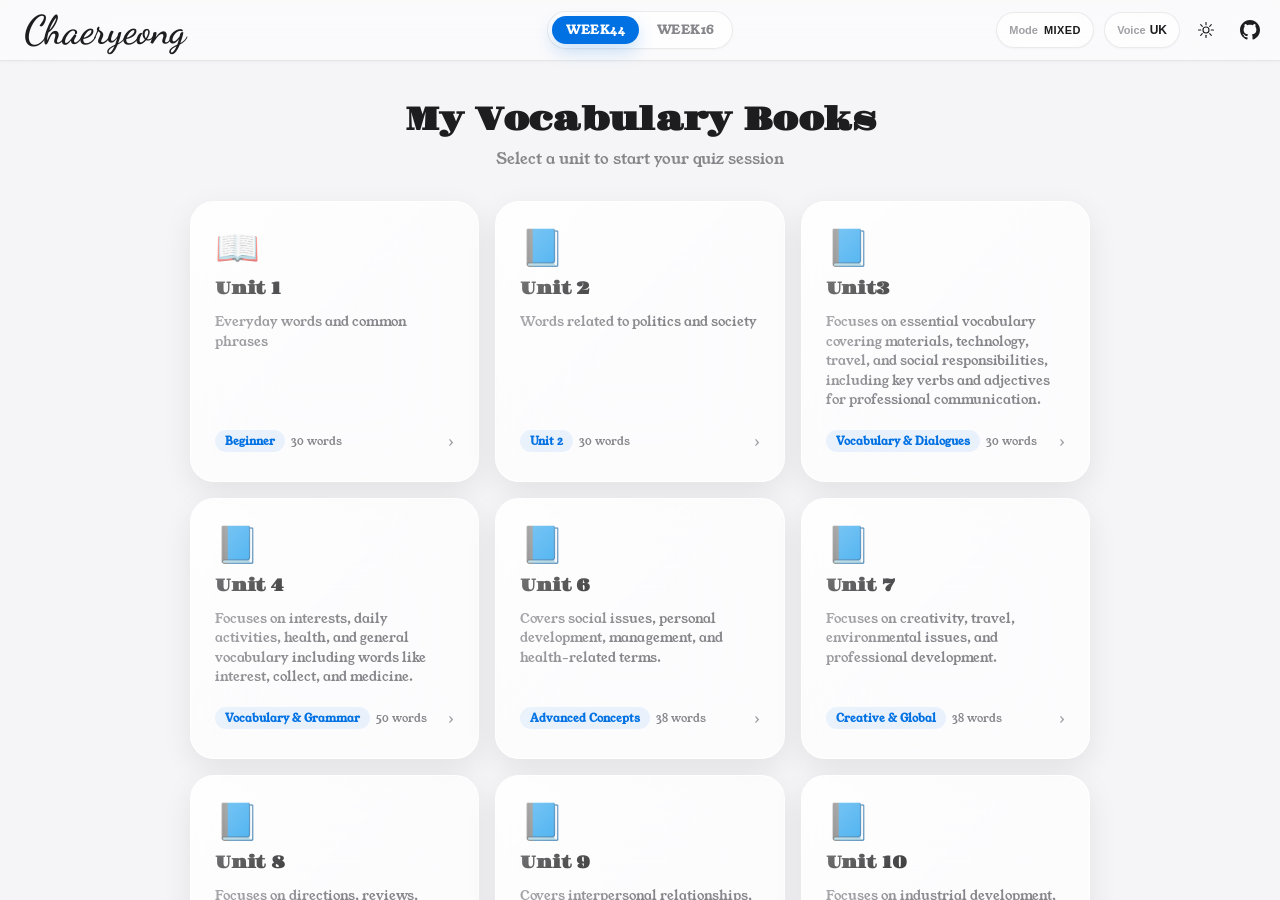
==== index.html @ 7a1b0371 "add a new mode" ====
<!DOCTYPE html>
<html lang="en-US">

<head>
  <meta charset="utf-8">
  <meta name="viewport" content="width=device-width,initial-scale=1">
  <link rel="preconnect" href="https://fonts.googleapis.com">
  <link rel="preconnect" href="https://fonts.gstatic.com" crossorigin>
  <link href="https://fonts.googleapis.com/css2?family=Gravitas+One&display=swap" rel="stylesheet">
  <link href="https://fonts.googleapis.com/css2?family=Young+Serif&display=swap" rel="stylesheet">
  <link href="https://fonts.googleapis.com/css2?family=Dancing+Script:wght@400..700&display=swap" rel="stylesheet">
  <link rel="stylesheet" href="https://cdnjs.cloudflare.com/ajax/libs/font-awesome/6.4.0/css/all.min.css">
  <title>English Vocabulary Trainer</title>
  <style>
    :root {
      --bg: #F5F5F7;
      --accent: #0071e3;
      --accent-hover: #0077ED;
      --on-accent: #FFFFFF;
      --card-bg: rgba(255, 255, 255, 0.7);
      --card-border: rgba(255, 255, 255, 0.9);
      --glass-blur: blur(50px) saturate(200%);
      --txt: #1d1d1f;
      --sub-txt: #86868b;
      --label-txt: #a0a0a5;
      --input-bg: rgba(255, 255, 255, 0.8);
      --input-border: rgba(0, 0, 0, 0.08);
      --divider: rgba(0, 0, 0, 0.08);
      --success: #34C759;
      --success-bg: rgba(52, 199, 89, 0.1);
      --error: #FF3B30;
      --error-bg: rgba(255, 59, 48, 0.1);
      --radius-lg: 24px;
      --radius-md: 16px;
      --radius-pill: 999px;
      --shadow-card: 0 10px 30px rgba(0, 0, 0, 0.08);
      --shadow-floating: 0 20px 40px rgba(0, 0, 0, 0.1);
      --shadow-hover: 0 15px 35px rgba(0, 0, 0, 0.12);
    }

    [data-theme="dark"] {
      --bg: #1c1c1e;
      --card-bg: #1c1c1e;
      --card-border: rgba(255, 255, 255, 0.1);
      --txt: #f5f5f7;
      --sub-txt: #98989d;
      --label-txt: #6e6e73;
      --input-bg: rgba(44, 44, 46, 0.9);
      --input-border: rgba(255, 255, 255, 0.1);
      --divider: rgba(255, 255, 255, 0.1);
      --shadow-card: 0 10px 30px rgba(0, 0, 0, 0.3);
      --shadow-floating: 0 20px 40px rgba(0, 0, 0, 0.4);
      --shadow-hover: 0 15px 35px rgba(0, 0, 0, 0.35);
    }

    [data-theme="dark"] .card,
    [data-theme="dark"] .book-card { backdrop-filter: none; -webkit-backdrop-filter: none; }
    [data-theme="dark"] .card::before,
    [data-theme="dark"] .book-card::before { display: none; }
    [data-theme="dark"] .btn { background: #ffffff !important; color: #1c1c1e !important; }
    [data-theme="dark"] .btn:hover:not(:disabled) { background: #f5f5f7 !important; }
    [data-theme="dark"] body::before { background: radial-gradient(circle, rgba(0,113,227,0.15) 0%, rgba(0,113,227,0) 70%); }
    [data-theme="dark"] body::after  { background: radial-gradient(circle, rgba(88,86,214,0.12) 0%, rgba(88,86,214,0) 70%); }
    [data-theme="dark"] .app-toolbar { background: rgba(44,44,46,0.7); }
    [data-theme="dark"] .speaker-btn,
    [data-theme="dark"] .voice-toggle,
    [data-theme="dark"] .mode-toggle { background: rgba(44,44,46,0.9); color:#ffffff; }
    [data-theme="dark"] .speaker-btn:hover,
    [data-theme="dark"] .voice-toggle:hover,
    [data-theme="dark"] .mode-toggle:hover { background: rgba(58,58,60,1); }
    [data-theme="dark"] .review-item { background: rgba(44,44,46,0.6); }
    [data-theme="dark"] .review-item:hover { background: rgba(58,58,60,0.8); }
    [data-theme="dark"] .book-card { background: rgba(44,44,46,0.8); border-color: rgba(255,255,255,0.08); }
    [data-theme="dark"] .book-card:hover { background: rgba(58,58,60,0.9); }
    [data-theme="dark"] .textbook-switcher { background: rgba(44,44,46,0.88); border-color: rgba(255,255,255,0.1); }
    [data-theme="dark"] .textbook-tab { color: var(--sub-txt); }
    [data-theme="dark"] .textbook-tab:hover { background: rgba(0,113,227,0.16); color: #ffffff; }
    [data-theme="dark"] .textbook-tab.active { color: #ffffff; }

    .theme-toggle {
      position: fixed; top: 12px; right: 56px;
      width: 36px; height: 36px; border: none; border-radius: 50%;
      background: transparent; color: var(--txt);
      display: inline-flex; align-items: center; justify-content: center;
      cursor: pointer; padding: 0; z-index: 101;
      transition: background 0.15s ease, transform 0.15s ease;
    }
    .theme-toggle:hover { background: rgba(0,0,0,0.04); }
    [data-theme="dark"] .theme-toggle:hover { background: rgba(255,255,255,0.06); }
    .theme-toggle:active { transform: scale(0.92); }
    .theme-toggle svg { width:18px; height:18px; stroke:currentColor; fill:none; stroke-width:1.5; stroke-linecap:round; stroke-linejoin:round; position:absolute; opacity:0; transition:opacity 0.12s ease; }
    [data-theme="light"] .theme-toggle .sun-icon,
    :root:not([data-theme]) .theme-toggle .sun-icon { opacity:1; }
    [data-theme="dark"] .theme-toggle .moon-icon { opacity:1; }

    .github-btn {
      position: fixed;
      top: 12px;
      right: 12px;
      width: 36px;
      height: 36px;
      border: none;
      border-radius: 50%;
      background: transparent;
      color: var(--txt);
      display: inline-flex;
      align-items: center;
      justify-content: center;
      cursor: pointer;
      padding: 0;
      z-index: 101;
      transition: background 0.15s ease, transform 0.15s ease;
      text-decoration: none;
    }
    .github-btn:hover { background: rgba(0,0,0,0.04); }
    [data-theme="dark"] .github-btn:hover { background: rgba(255,255,255,0.06); }
    .github-btn:active { transform: scale(0.92); }

    .voice-toggle {
      position: fixed !important; top: 12px; right: 100px; z-index: 101;
      height: 36px; background: rgba(255,255,255,0.7); border: 1px solid var(--divider);
      border-radius: var(--radius-pill); padding: 0 12px; font-size: 12px; font-weight: 600;
      color: var(--txt); cursor: pointer; backdrop-filter: var(--glass-blur);
      -webkit-backdrop-filter: var(--glass-blur); transition: all 0.2s ease;
      display: flex; align-items: center; gap: 4px; box-shadow: 0 1px 2px rgba(0,0,0,0.03);
    }
    .voice-toggle:hover { background:#fff; box-shadow: 0 2px 8px rgba(0,113,227,0.1); }
    .voice-toggle:active { transform: scale(0.96); }
    .voice-label { font-size:11px; color:var(--label-txt); font-weight:600; }

    .mode-toggle {
      position: fixed !important; top: 12px; right: 186px; z-index: 101;
      height: 36px; background: rgba(255,255,255,0.7); border: 1px solid var(--divider);
      border-radius: var(--radius-pill); padding: 0 12px; font-size: 12px; font-weight: 600;
      color: var(--txt); cursor: pointer; backdrop-filter: var(--glass-blur);
      -webkit-backdrop-filter: var(--glass-blur); transition: all 0.2s ease;
      display: flex; align-items: center; gap: 6px; box-shadow: 0 1px 2px rgba(0,0,0,0.03);
    }
    .mode-toggle:hover { background:#fff; box-shadow: 0 2px 8px rgba(0,113,227,0.1); }
    .mode-toggle:active { transform: scale(0.96); }
    .mode-toggle.active {
      border-color: rgba(0,113,227,0.45);
      background: rgba(0,113,227,0.12);
      color: var(--accent);
    }
    .mode-label { font-size:11px; color:var(--label-txt); font-weight:600; }
    .mode-state { font-size:11px; font-weight:700; letter-spacing:0.04em; text-transform:uppercase; }

    [data-theme="dark"] .mode-toggle.active {
      border-color: rgba(0,113,227,0.5);
      background: rgba(0,113,227,0.22);
      color: #ffffff;
    }

    html, body {
      height: 100%; margin: 0; background: var(--bg);
      font-family: "Young Serif", sans-serif;
      overflow: hidden; display: flex; flex-direction: column;
      color: var(--txt); -webkit-font-smoothing: antialiased;
      font-feature-settings: "kern" 1; position: relative;
    }

    body::before, body::after {
      content:''; position:fixed; width:80vw; height:80vw; border-radius:50%;
      filter:blur(100px); z-index:-1; opacity:0.4; pointer-events:none;
      animation: floatBlobs 25s infinite alternate ease-in-out;
    }
    body::before { background: radial-gradient(circle,#D4E3FF 0%,rgba(212,227,255,0) 70%); top:-30%; left:-20%; }
    body::after  { background: radial-gradient(circle,#E8F2FF 0%,rgba(232,242,255,0) 70%); bottom:-30%; right:-20%; animation-delay:-12.5s; }
    @keyframes floatBlobs { 0%{transform:translate(0,0) scale(1);} 100%{transform:translate(40px,60px) scale(1.05);} }

    .app-toolbar {
      position: fixed; top:0; left:0; right:0; height:60px;
      background: rgba(255,255,255,0.5); backdrop-filter: var(--glass-blur);
      -webkit-backdrop-filter: var(--glass-blur); border-bottom: 1px solid var(--divider);
      display: flex; align-items: center; padding: 0 24px; z-index:100;
      box-shadow: 0 1px 3px rgba(0,0,0,0.03);
    }
    .toolbar-left  { display:flex; align-items:center; gap:12px; flex:1; }
    .app-icon {
      width:32px; height:32px; border-radius:8px;
      background: linear-gradient(135deg,#0071e3,#0077ED);
      display:flex; align-items:center; justify-content:center;
      color:white; font-weight:700; font-size:16px; flex-shrink:0;
    }
    .toolbar-title { display:flex;
       flex-direction:column; 
       gap:2px; }
    .toolbar-title h1 { margin:0; 
      font-size:40px; 
      font-weight:600; 
      color:var(--txt); 
      font-family:"Dancing Script",cursive; 
      letter-spacing:-0.01em; }
    .toolbar-title h1 a { color:inherit; text-decoration:none; transition:opacity 0.2s; cursor:pointer; }
    .toolbar-title h1 a:hover { opacity:0.7; }
    .toolbar-subtitle { font-size:11px; color:var(--sub-txt); font-weight:500; }
    .toolbar-center { flex:1; display:flex; justify-content:center; }
    .toolbar-right  { display:flex; align-items:center; gap:12px; flex:1; justify-content:flex-end; }

    .toolbar-center-group {
      display:flex;
      align-items:center;
      justify-content:center;
      gap:12px;
      flex-wrap:wrap;
    }

    .textbook-switcher {
      display:inline-flex;
      align-items:center;
      gap:4px;
      padding:4px;
      border-radius:var(--radius-pill);
      border:1px solid var(--divider);
      background:rgba(255,255,255,0.7);
      backdrop-filter:var(--glass-blur);
      -webkit-backdrop-filter:var(--glass-blur);
      box-shadow:0 1px 2px rgba(0,0,0,0.03);
    }

    .textbook-tab {
      border:none;
      background:transparent;
      color:var(--sub-txt);
      font-family:"Young Serif",sans-serif;
      font-size:12px;
      font-weight:600;
      line-height:1;
      padding:8px 14px;
      border-radius:var(--radius-pill);
      cursor:pointer;
      transition:background 0.2s ease, color 0.2s ease, transform 0.2s ease, box-shadow 0.2s ease;
    }

    .textbook-tab:hover {
      background:rgba(0,113,227,0.08);
      color:var(--accent);
    }

    .textbook-tab.active {
      background:var(--accent);
      color:var(--on-accent);
      box-shadow:0 8px 18px rgba(0,113,227,0.2);
    }

    .textbook-tab:active { transform:scale(0.97); }

    .textbook-tab-label { text-transform:uppercase; letter-spacing:0.04em; }

    .textbook-tab-count {
      font-size:10px;
      opacity:0.85;
      margin-left:6px;
    }

    .toolbar-back {
      display: none; align-items:center; gap:6px;
      background:none; border:none; color:var(--accent);
      font-size:14px; font-weight:500; cursor:pointer;
      padding:6px 10px; border-radius:var(--radius-pill);
      transition:background 0.15s; font-family:"Young Serif",sans-serif;
    }
    .toolbar-back:hover { background: rgba(0,113,227,0.08); }
    .toolbar-back.visible { display:flex; }

    main {
      flex:1; display:flex; flex-direction:column;
      align-items:center; justify-content:flex-start;
      padding:20px; overflow-y:auto; overflow-x:hidden; margin-top:60px;
    }

    /* ===== HOMEPAGE ===== */
    #homepage { width:100%; max-width:900px; display:flex; flex-direction:column; gap:32px; padding:20px 0 40px; }

    .home-header { text-align:center; }
    .home-header h2 { margin:0 0 8px; font-size:32px; font-weight:700; font-family:"Gravitas One",sans-serif; letter-spacing:-0.02em; color:var(--txt); }
    .home-header p  { margin:0; font-size:15px; color:var(--sub-txt); font-weight:500; }

    .books-grid { display:grid; grid-template-columns:repeat(auto-fill,minmax(240px,1fr)); gap:16px; }

    .book-card {
      background:var(--card-bg); border:1px solid var(--card-border);
      border-radius:var(--radius-lg); padding:28px 24px; cursor:pointer;
      backdrop-filter:var(--glass-blur); -webkit-backdrop-filter:var(--glass-blur);
      box-shadow:var(--shadow-card);
      transition: all 0.3s cubic-bezier(0.25,0.46,0.45,0.94);
      position:relative; overflow:hidden;
      display:flex; flex-direction:column; gap:12px;
    }
    .book-card::before {
      content:""; position:absolute; inset:0; border-radius:var(--radius-lg);
      background:linear-gradient(135deg,rgba(255,255,255,0.6) 0%,rgba(255,255,255,0) 50%); pointer-events:none;
    }
    .book-card:hover { transform:translateY(-4px); box-shadow:var(--shadow-hover); border-color:rgba(0,113,227,0.25); }
    .book-card:active { transform:translateY(-1px); }
    .book-card-icon  { font-size:36px; line-height:1; }
    .book-card-title { font-size:17px; font-weight:700; color:var(--txt); letter-spacing:-0.01em; font-family:"Gravitas One",sans-serif; }
    .book-card-desc  { font-size:13px; color:var(--sub-txt); font-weight:500; line-height:1.5; }
    .book-card-meta  { display:flex; align-items:center; gap:6px; margin-top:auto; padding-top:8px; }
    .book-card-badge { font-size:11px; font-weight:600; color:var(--accent); background:rgba(0,113,227,0.08); padding:3px 10px; border-radius:var(--radius-pill); }
    .book-card-count { font-size:11px; color:var(--sub-txt); font-weight:500; }
    .book-card-arrow { margin-left:auto; color:var(--label-txt); font-size:16px; transition:transform 0.2s; }
    .book-card:hover .book-card-arrow { transform:translateX(3px); color:var(--accent); }

    /* Toast */
    .toast {
      position:fixed; bottom:24px; left:50%;
      transform:translateX(-50%) translateY(80px);
      background:var(--error); color:white;
      padding:12px 20px; border-radius:var(--radius-md);
      font-size:14px; font-weight:500;
      box-shadow:0 8px 24px rgba(255,59,48,0.3);
      z-index:200; transition:transform 0.3s cubic-bezier(0.34,1.56,0.64,1);
    }
    .toast.show { transform:translateX(-50%) translateY(0); }

    .mode-toast {
      position: fixed;
      top: 68px;
      right: 18px;
      transform: translateX(120%);
      opacity: 0;
      pointer-events: none;
      background: #1d1d1f;
      color: #ffffff;
      padding: 10px 14px;
      border-radius: var(--radius-md);
      font-size: 12px;
      font-weight: 600;
      box-shadow: 0 12px 24px rgba(0,0,0,0.18);
      z-index: 220;
      transition: transform 0.25s ease, opacity 0.25s ease;
    }
    .mode-toast.show {
      transform: translateX(0);
      opacity: 1;
    }
    [data-theme="dark"] .mode-toast {
      background: rgba(44,44,46,0.95);
      border: 1px solid rgba(255,255,255,0.12);
    }

    /* ===== QUIZ CARD ===== */
    #quizView { display:none; width:100%; align-items:center; justify-content:center; min-height:calc(100vh - 100px); }
    #quizView.active { display:flex; }

    .card {
      width:500px; max-width:95vw; min-height:600px; border-radius:24px; padding:40px;
      background:var(--card-bg); box-shadow:var(--shadow-card);
      backdrop-filter:var(--glass-blur); -webkit-backdrop-filter:var(--glass-blur);
      border:1px solid var(--card-border);
      animation:breathe 8s ease-in-out infinite;
      transition:all 0.4s cubic-bezier(0.25,0.46,0.45,0.94);
      position:relative;
    }
    .card::before {
      content:""; position:absolute; inset:0; border-radius:24px;
      background:linear-gradient(135deg,rgba(255,255,255,0.6) 0%,rgba(255,255,255,0) 50%);
      pointer-events:none; z-index:1;
    }
    @keyframes breathe {
      0%,100%{transform:scale(1);box-shadow:var(--shadow-card);}
      50%{transform:scale(1.002);box-shadow:var(--shadow-hover);}
    }
    .card:focus-within { box-shadow:var(--shadow-floating); }
    .card > * { position:relative; z-index:2; }

    .card-controls-header { display:flex; justify-content:space-between; align-items:center; gap:8px; margin-bottom:16px; opacity:0; transition:opacity 0.3s; }
    .card-controls-header.visible { opacity:1; }
    .controls-label { height:44px; display:flex; align-items:center; font-size:22px; font-weight:400; color:var(--txt); letter-spacing:-0.01em; font-family:"Gravitas One",sans-serif; flex:1; white-space:nowrap; overflow:hidden; text-overflow:ellipsis; }

    .progress-bar { width:44px; height:44px; background:rgba(0,0,0,0.08); border-radius:50%; overflow:hidden; position:relative; flex-shrink:0; margin-left:auto; }
    .progress-fill { position:absolute; bottom:0; left:0; right:0; height:0%; background:var(--accent); transition:height 0.5s cubic-bezier(0.25,0.46,0.45,0.94); border-radius:50%; }

    .speaker-btn {
      width:44px; height:44px; border-radius:50%; background:rgba(255,255,255,0.8);
      border:none; color:#1d1d1f; display:flex; align-items:center; justify-content:center;
      cursor:pointer; backdrop-filter:var(--glass-blur); -webkit-backdrop-filter:var(--glass-blur);
      transition:all 0.25s cubic-bezier(0.34,1.56,0.64,1);
      box-shadow:0 2px 8px rgba(0,0,0,0.06); flex-shrink:0;
    }
    .speaker-btn:hover { transform:scale(1.08); background:#fff; box-shadow:0 4px 16px rgba(29,29,31,0.15); }
    .speaker-btn:active { transform:scale(0.95); }

    #quiz { width:100%; }
    .quiz-header { display:flex; justify-content:space-between; align-items:center; font-size:12px; color:var(--sub-txt); margin-bottom:24px; font-weight:500; }

    .card-main { display:flex; flex-direction:column; gap:32px; align-items:center; width:100%; text-align:center; }
    .word-zone  { flex:1; min-width:100%; display:flex; flex-direction:column; align-items:center; justify-content:center; gap:12px; }
    .word-row   { display:flex; flex-direction:row; align-items:baseline; gap:12px; justify-content:center; flex-wrap:wrap; }
    .word { font-size:48px; font-weight:700; letter-spacing:-0.02em; color:var(--txt); line-height:1.1; }
    #pos  { font-size:12px; color:var(--sub-txt); font-weight:500; letter-spacing:0.02em; text-transform:uppercase; }
    #meanings { display:none; flex-wrap:wrap; justify-content:center; gap:8px; margin-top:12px; animation:fadeIn 0.4s ease; }
    @keyframes fadeIn { from{opacity:0;} to{opacity:1;} }
    .meaning-chip { background:rgba(0,113,227,0.08); color:var(--accent); padding:6px 12px; border-radius:var(--radius-pill); font-size:12px; font-weight:500; }

    .input-zone { width:100%; display:flex; flex-direction:column; gap:12px; align-items:center; }
    input[type=text] {
      font-size:16px; padding:12px 16px; border-radius:var(--radius-md);
      background:var(--input-bg); border:1px solid var(--input-border);
      outline:none; width:100%; max-width:300px; color:var(--txt);
      box-sizing:border-box; transition:all 0.2s ease; text-align:center; font-weight:500;
      font-family:"Young Serif",sans-serif;
    }
    input[type=text]::placeholder { color:var(--label-txt); font-weight:400; }
    input[type=text]:focus { border-color:var(--accent); background:var(--input-bg); box-shadow:0 0 0 3px rgba(0,113,227,0.1); }
    .input-buttons { display:flex; gap:8px; justify-content:center; width:100%; }

    .btn {
      background:#1d1d1f; color:var(--on-accent); padding:10px 28px; border-radius:var(--radius-pill);
      border:none; cursor:pointer; font-weight:500; font-size:14px; line-height:1.5;
      transition:all 0.25s cubic-bezier(0.34,1.56,0.64,1); box-shadow:0 2px 6px rgba(29,29,31,0.15);
      position:relative; overflow:hidden; flex-shrink:0; font-family:"Young Serif",sans-serif;
    }
    .btn::before { content:''; position:absolute; top:50%; left:50%; width:0; height:0; border-radius:50%; background:rgba(255,255,255,0.25); transform:translate(-50%,-50%); transition:width 0.5s,height 0.5s; }
    .btn:hover:not(:disabled) { background:#2c2c2e; transform:translateY(-1px); box-shadow:0 4px 12px rgba(29,29,31,0.25); }
    .btn:hover:not(:disabled)::before { width:300px; height:300px; }
    .btn:active:not(:disabled) { transform:translateY(0); box-shadow:0 1px 3px rgba(29,29,31,0.2); }
    .btn:disabled { background:rgba(0,0,0,0.06); color:rgba(0,0,0,0.3); box-shadow:none; cursor:not-allowed; opacity:0.6; }
    .btn.ghost { background:transparent; color:#1d1d1f; box-shadow:none; border:none; }
    .btn.ghost:hover { background:rgba(29,29,31,0.08); box-shadow:none; transform:translateY(-1px); }
    .btn.ghost:active { transform:translateY(0); background:rgba(29,29,31,0.12); }

    #result { width:100%; }
    .result { display:flex; flex-direction:column; align-items:center; gap:20px; padding:20px 0; }
    .big-score { font-size:72px; color:var(--accent); font-weight:800; letter-spacing:-0.02em; line-height:1; }
    .score-label { font-size:16px; font-weight:600; color:var(--txt); }
    .muted-small { color:var(--sub-txt); font-size:13px; font-weight:500; }
    .wrong-list { display:flex; gap:8px; flex-wrap:wrap; margin-top:12px; justify-content:center; width:100%; }
    .chip { padding:8px 14px; border-radius:var(--radius-pill); background:var(--error-bg); color:var(--error); font-size:12px; font-weight:600; border:1px solid rgba(255,59,48,0.2); }
    .result-buttons { display:flex; gap:8px; flex-wrap:wrap; justify-content:center; margin-top:16px; width:100%; }

    #review { width:100%; }
    .review-header { margin-bottom:20px; }
    .review-header h3 { margin:0 0 12px 0; font-size:16px; font-weight:600; color:var(--txt); }
    #reviewList { display:flex; flex-direction:column; gap:10px; max-height:400px; overflow-y:auto; padding-right:8px; }
    .review-item { padding:14px 16px; border-radius:var(--radius-md); background:rgba(255,255,255,0.6); border:1px solid var(--divider); border-left:4px solid transparent; box-shadow:0 1px 3px rgba(0,0,0,0.04); transition:all 0.2s ease; }
    .review-item:hover { background:rgba(255,255,255,0.9); box-shadow:0 2px 6px rgba(0,0,0,0.06); }
    .review-item.wrong   { border-left-color:var(--error);   background:rgba(255,59,48,0.04); }
    .review-item.correct { border-left-color:var(--success); background:rgba(52,199,89,0.04); }
    .review-item-en { font-weight:600; font-size:15px; color:var(--txt); margin-bottom:4px; }
    .review-item-zh { color:var(--sub-txt); font-size:13px; margin-bottom:6px; }
    .review-item-count { font-size:12px; color:var(--error); font-weight:600; }
    .review-item-count.success { color:var(--success); }

    .error-msg { color:#fff; background:var(--error); padding:10px 16px; border-radius:var(--radius-md); font-size:13px; font-weight:500; margin-top:12px; display:none; box-shadow:0 4px 12px rgba(255,59,48,0.25); animation:slideDown 0.3s ease; }
    @keyframes slideDown { from{opacity:0;transform:translateY(-8px);} to{opacity:1;transform:translateY(0);} }
    .error-msg.show { display:block; }
    .shake { animation:gentleShake 0.4s cubic-bezier(.36,.07,.19,.97) both; }
    @keyframes gentleShake { 10%,90%{transform:translate3d(-2px,0,0);} 20%,80%{transform:translate3d(2px,0,0);} 30%,50%,70%{transform:translate3d(-2px,0,0);} 40%,60%{transform:translate3d(2px,0,0);} }

    @media (max-width:520px) {
      .app-toolbar { padding:0 16px; height:52px; }
      .app-icon { width:28px; height:28px; font-size:14px; }
      .toolbar-title h1 { font-size:12px; }
      .toolbar-center-group { width:100%; gap:8px; }
      .textbook-switcher { max-width:100%; }
      .textbook-tab { padding:7px 10px; font-size:11px; }
      .textbook-tab-count { display:none; }
      .word { font-size:40px; }
      .card { width:100%; max-width:100%; border-radius:0; padding:20px; }
      .github-btn { top:8px; right:12px; width:32px; height:32px; }
      .theme-toggle { top:8px; right:48px; width:32px; height:32px; }
      .voice-toggle { top:8px !important; right:84px !important; padding:3px 8px; }
      .mode-toggle { top:8px !important; right:130px !important; padding:3px 8px; }
      .mode-label { display:none; }
      .mode-toast { top:56px; right:12px; max-width:calc(100vw - 24px); font-size:11px; }
      main { padding:0; margin-top:52px; }
      .big-score { font-size:56px; }
      input[type=text] { max-width:100%; }
      .books-grid { grid-template-columns:1fr 1fr; gap:12px; }
      .home-header h2 { font-size:24px; }
      #homepage { padding:12px 0 32px; gap:20px; }
    }
  </style>
</head>

<body>
  <!-- Toolbar -->
  <div class="app-toolbar">
    <div class="toolbar-left">
      <div class="toolbar-title">
        <h1><a id="homeLink">Chaeryeong</a></h1>
      </div>
    </div>
    <div class="toolbar-center">
      <div class="toolbar-center-group">
        <button id="backBtn" class="toolbar-back">
          <svg width="16" height="16" viewBox="0 0 24 24" fill="none" stroke="currentColor" stroke-width="2" stroke-linecap="round" stroke-linejoin="round">
            <polyline points="15 18 9 12 15 6"></polyline>
          </svg>
          Books
        </button>
        <div class="textbook-switcher" role="tablist" aria-label="Textbook switcher">
          <button class="textbook-tab active" data-textbook="high" role="tab" aria-selected="true">
            <span class="textbook-tab-label">Week44</span>
          </button>
          <button class="textbook-tab" data-textbook="16" role="tab" aria-selected="false">
            <span class="textbook-tab-label">Week16</span>
          </button>
        </div>
      </div>
    </div>
    <div class="toolbar-right"></div>
  </div>

  <!-- Voice Toggle -->
  <button id="voiceToggleBtn" class="voice-toggle" title="Switch Voice Accent">
    <span class="voice-label">Voice</span>
    <span id="voicestate">UK</span>
  </button>

  <!-- Mode Toggle -->
  <button id="modeToggleBtn" class="mode-toggle" title="Switch Quiz Mode" aria-label="Switch quiz mode" aria-pressed="false">
    <span class="mode-label">Mode</span>
    <span id="modeState" class="mode-state">MIXED</span>
  </button>

  <!-- GitHub Button -->
  <a id="githubBtn" class="github-btn" href="https://github.com" target="_blank" title="Visit GitHub" aria-label="GitHub">
    <svg style="width:20px;height:20px;" viewBox="0 0 24 24" fill="currentColor">
      <path d="M12 0c-6.626 0-12 5.373-12 12 0 5.302 3.438 9.8 8.207 11.387.599.111.793-.261.793-.577v-2.234c-3.338.726-4.033-1.416-4.033-1.416-.546-1.387-1.333-1.756-1.333-1.756-1.089-.745.083-.729.083-.729 1.205.084 1.839 1.237 1.839 1.237 1.07 1.834 2.807 1.304 3.492.997.107-.775.418-1.305.762-1.604-2.665-.305-5.467-1.334-5.467-5.931 0-1.311.469-2.381 1.236-3.221-.124-.303-.535-1.524.117-3.176 0 0 1.008-.322 3.301 1.23.957-.266 1.983-.399 3.003-.404 1.02.005 2.047.138 3.006.404 2.291-1.552 3.297-1.23 3.297-1.23.653 1.653.242 2.874.118 3.176.77.84 1.235 1.911 1.235 3.221 0 4.609-2.807 5.624-5.479 5.921.43.372.823 1.102.823 2.222v3.293c0 .319.192.694.801.576 4.765-1.589 8.199-6.086 8.199-11.386 0-6.627-5.373-12-12-12z"/>
    </svg>
  </a>

  <!-- Theme Toggle -->
  <button id="themeToggleBtn" class="theme-toggle" title="Toggle Dark Mode" aria-label="Toggle dark mode">
    <svg class="sun-icon" viewBox="0 0 24 24">
      <circle cx="12" cy="12" r="4"></circle>
      <line x1="12" y1="2" x2="12" y2="5"></line><line x1="12" y1="19" x2="12" y2="22"></line>
      <line x1="4.93" y1="4.93" x2="7.05" y2="7.05"></line><line x1="16.95" y1="16.95" x2="19.07" y2="19.07"></line>
      <line x1="2" y1="12" x2="5" y2="12"></line><line x1="19" y1="12" x2="22" y2="12"></line>
      <line x1="4.93" y1="19.07" x2="7.05" y2="16.95"></line><line x1="16.95" y1="7.05" x2="19.07" y2="4.93"></line>
    </svg>
    <svg class="moon-icon" viewBox="0 0 24 24">
      <path d="M21 12.79A9 9 0 1 1 11.21 3 7 7 0 0 0 21 12.79z"></path>
    </svg>
  </button>

  <div id="toast" class="toast"></div>
  <div id="modeToast" class="mode-toast" role="status" aria-live="polite"></div>

  <main>
    <!-- Homepage -->
    <div id="homepage">
      <div class="home-header">
        <h2>My Vocabulary Books</h2>
        <p id="homeSubtitle">Select a book to start your quiz session</p>
      </div>
      <div id="booksGrid" class="books-grid"></div>
    </div>

    <!-- Quiz view -->
    <div id="quizView">
      <div class="card" role="application">
        <div class="card-controls-header" id="cardControls">
          <div class="controls-label" id="controlsLabel">Vocabulary Trainer</div>
          <div class="progress-bar">
            <div id="progressFill" class="progress-fill"></div>
          </div>
          <button id="speakerBtn" class="speaker-btn" title="Pronounce Word">
            <svg width="20" height="20" viewBox="0 0 24 24" fill="none" stroke="currentColor" stroke-width="2" stroke-linecap="round" stroke-linejoin="round">
              <polygon points="11 5 6 9 2 9 2 15 6 15 11 19 11 5"></polygon>
              <path d="M19.07 4.93a10 10 0 0 1 0 14.14M15.54 8.46a5 5 0 0 1 0 7.07"></path>
            </svg>
          </button>
        </div>

        <div id="quiz" style="display:none">
          <div class="quiz-header">
            <div id="hint" class="muted-small"></div>
            <div id="counter" class="muted-small"></div>
          </div>
          <div class="card-main">
            <div class="word-zone">
              <div class="word-row">
                <div id="word" class="word"></div>
                <div id="pos"></div>
              </div>
              <div id="meanings" style="display:none;"></div>
            </div>
            <div class="input-zone">
              <input id="answer" type="text" placeholder="Type answer & press Enter" autocomplete="off">
              <div class="input-buttons">
                <button class="btn" id="confirmBtn">Confirm</button>
                <button class="btn ghost" id="skipBtn">Skip</button>
              </div>
            </div>
          </div>
          <div class="error-msg" id="errorMsg"></div>
        </div>

        <div id="result" style="display:none">
          <div class="result">
            <div class="big-score" id="finalScore">0%</div>
            <div class="score-label" id="scoreLabelText">Great Job!</div>
            <div class="muted-small" id="scoreDetail"></div>
            <div id="topWrong" class="wrong-list"></div>
            <div class="result-buttons">
              <button class="btn" id="reviewBtn">Review Details</button>
              <button class="btn" id="retryWrong">Retry Mistakes</button>
              <button class="btn ghost" id="restart">Restart</button>
            </div>
          </div>
        </div>

        <div id="review" style="display:none">
          <div class="review-header"><h3>Review Mistakes</h3></div>
          <div id="reviewList" style="display:flex;flex-direction:column;gap:12px;margin-bottom:20px;"></div>
          <button class="btn" id="backToResult" style="width:100%;">Back to Results</button>
        </div>
      </div>
    </div>
  </main>

  <script>
    const TEXTBOOKS = { high: {}, 16: {} };
    let currentRegisterCollection = 'high';

    function setRegisterCollection(name) {
      currentRegisterCollection = TEXTBOOKS[name] ? name : 'high';
    }

    function registerBook(name, meta) {
      if (!TEXTBOOKS[currentRegisterCollection]) TEXTBOOKS[currentRegisterCollection] = {};
      TEXTBOOKS[currentRegisterCollection][name] = meta;
    }
  </script>
  <script>setRegisterCollection('high');</script>
  <script src="high/unit1.js"></script>
  <script src="high/unit2.js"></script>
  <script src="high/unit3.js"></script>
  <script src="high/unit4.js"></script>
  <script src="high/unit5.js"></script>
  <script src="high/unit6.js"></script>
  <script src="high/unit7.js"></script>
  <script src="high/unit8.js"></script>
  <script src="high/unit9.js"></script>
  <script src="high/unit10.js"></script>
  <script src="high/unit11.js"></script>
  <script src="high/unit12.js"></script>
  <script src="high/unit13.js"></script>
  <script src="high/unit14.js"></script>
  <script src="high/unit15.js"></script>
  <script src="high/unit16.js"></script>
  <script src="high/unit17.js"></script>
  <script src="high/unit18.js"></script>
  <script src="high/unit19.js"></script>
  <script src="high/unit20.js"></script>
  <script src="high/unit21.js"></script>
  <script src="high/unit22.js"></script>
  <script src="high/unit23.js"></script>
  <script src="high/unit24.js"></script>
  <script src="high/unit25.js"></script>
  <script src="high/unit26.js"></script>
  <script src="high/unit27.js"></script>
  <script src="high/unit28.js"></script>
  <script src="high/unit29.js"></script>
  <script src="high/unit30.js"></script>
  <script src="high/unit31.js"></script>
  <script src="high/unit32.js"></script>
  <script src="high/unit33.js"></script>
  <script src="high/unit34.js"></script>
  <script src="high/unit35.js"></script>
  <script src="high/unit36.js"></script>
  <script src="high/unit37.js"></script>
  <script src="high/unit38.js"></script>
  <script src="high/unit39.js"></script>
  <script src="high/unit40.js"></script>
  <script>setRegisterCollection('16');</script>
  <script src="16/unit1.js"></script>
  <script src="16/unit2.js"></script>
  <script src="16/unit3.js"></script>
  <script src="16/unit4.js"></script>
  <script src="16/unit5.js"></script>
  <script src="16/unit6.js"></script>

  <script>
    // ================================================================
    // BOOKS registry — populated by the vocab/*.js files above.
    // Each vocab file calls:  registerBook("Title", { ... })
    // ================================================================
    // ---- State ----
    let questions = [], original = [], activebook = '';
    let index = 0, score = 0, mode = 'en-zh';
    let wrongMap = new Map(), recentModes = [], isAnswering = false;
    let currentVoice = 'en-GB';
    let selectedTextbook = localStorage.getItem('vocabflow-textbook') || 'high';
    const MODE_STRATEGY_KEY = 'vocabflow-mode-strategy';
    const MODE_STRATEGIES = { MIXED: 'mixed', EN_ZH_ONLY: 'en-zh-only' };
    let modeStrategy = normalizeModeStrategy(localStorage.getItem(MODE_STRATEGY_KEY) || MODE_STRATEGIES.MIXED);

    if (!TEXTBOOKS[selectedTextbook]) selectedTextbook = 'high';

    // ---- Helpers ----
    function normalizeModeStrategy(value) {
      return value === MODE_STRATEGIES.EN_ZH_ONLY ? MODE_STRATEGIES.EN_ZH_ONLY : MODE_STRATEGIES.MIXED;
    }

    function getModeStateText() {
      return modeStrategy === MODE_STRATEGIES.EN_ZH_ONLY ? 'EN->ZH' : 'MIXED';
    }

    const normalize = s => {
      if (!s) return '';
      return s.replace(/\((?:v|n|adj|adv|prep|vt|vi|conj|pron)\.?\)/gi, '')
        .replace(/(?:^|\s)(?:v|n|adj|adv|prep|vt|vi|conj|pron)\.(?=\s|$)/gi, '')
        .replace(/[\uFF01-\uFF5E]/g, c => String.fromCharCode(c.charCodeAt(0) - 0xFEE0))
        .replace(/[，。！？；：""''（）]/g, '')
        .replace(/[^\w\u4e00-\u9fa5]/g, '')
        .replace(/\s+/g, '').trim().toLowerCase();
    };

    function levenshtein(a, b) {
      if (a === b) return 0; if (!a) return b.length; if (!b) return a.length;
      const m = a.length, n = b.length;
      const dp = Array.from({length: m+1}, (_,i) => Array(n+1).fill(0));
      for (let i=0;i<=m;i++) dp[i][0]=i; for (let j=0;j<=n;j++) dp[0][j]=j;
      for (let i=1;i<=m;i++) for (let j=1;j<=n;j++)
        dp[i][j]=Math.min(dp[i-1][j]+1,dp[i][j-1]+1,dp[i-1][j-1]+(a[i-1]===b[j-1]?0:1));
      return dp[m][n];
    }

    function extractPOS(s) {
      if (!s) return {clean:'',pos:[]};
      const re = /\((?:v|n|adj|adv|prep|vt|vi|conj|pron)\.?\)|(?:^|\s)(?:v|n|adj|adv|prep|vt|vi|conj|pron)\.(?=\s|$)/gi;
      const pos = (s.match(re)||[]).map(x=>x.replace(/[().]/g,'').trim().toLowerCase()).filter(Boolean);
      let clean = s.replace(re,'').trim().replace(/^[^\w\u4e00-\u9fa5]+|[^\w\u4e00-\u9fa5]+$/g,'').trim();
      return {clean, pos:[...new Set(pos)]};
    }

    function parseLines(lines) {
      const out = [];
      for (let line of lines) {
        line = line.trim(); if (!line) continue;
        const exIdx = line.search(/Example:/i);
        if (exIdx !== -1) line = line.substring(0, exIdx).trim();
        if (!line) continue;
        if (/\((?:v|n|adj|adv|prep|vt|vi|conj|pron)\.?\)\s+\((?:v|n|adj|adv|prep|vt|vi|conj|pron)\.?\)/i.test(line)) continue;
        const stripped = line.replace(/[\s\(\)\.]+/g,'').toLowerCase();
        if (/^(?:v|n|adj|adv|prep|vt|vi|conj|pron)+$/i.test(stripped) && stripped.length < 15) continue;
        const firstPos = line.match(/\b(v|n|adj|adv|prep|vt|vi|conj|pron)\./i);
        if (!firstPos) {
          const ci = line.search(/[\u4e00-\u9fa5]/);
          if (ci > 0) {
            const en = line.substring(0, ci).trim(), zh = line.substring(ci).trim();
            if (en && zh && /^[a-zA-Z]/.test(en)) out.push({en,zh,rawEn:en,rawZh:zh,pos:[]});
          }
          continue;
        }
        const englishWord = line.substring(0, firstPos.index).trim();
        if (!englishWord || !/^[a-zA-Z]/.test(englishWord)) continue;
        const mp = line.substring(firstPos.index);
        const posPattern = /\b(v|n|adj|adv|prep|vt|vi|conj|pron)\./gi;
        const posParts = []; posPattern.lastIndex = 0; let m;
        while ((m = posPattern.exec(mp)) !== null)
          posParts.push({pos:m[1].toLowerCase(), startIndex:m.index, endIndex:m.index+m[0].length});
        const allMeanings = [], foundPosTags = posParts.map(p=>p.pos);
        for (let j=0;j<posParts.length;j++) {
          const cur=posParts[j], nxt=posParts[j+1];
          let txt = mp.substring(cur.endIndex, nxt?nxt.startIndex:mp.length).trim();
          txt = txt.replace(/\((?:v|n|adj|adv|prep|vt|vi|conj|pron)\.?\)\s*/gi,'').trim();
          allMeanings.push(...txt.split(/[;；,，]+/).map(x=>x.trim()).filter(x=>x&&/[\u4e00-\u9fa5]/.test(x)));
        }
        const cleanChinese = [...new Set(allMeanings)].join(';');
        if (englishWord && cleanChinese)
          out.push({en:englishWord, zh:cleanChinese, rawEn:englishWord, rawZh:cleanChinese, pos:[...new Set(foundPosTags)]});
      }
      return out;
    }

    // ---- DOM ----
    const wordEl       = document.getElementById('word');
    const hintEl       = document.getElementById('hint');
    const ansEl        = document.getElementById('answer');
    const progressFill = document.getElementById('progressFill');
    const confirmBtn   = document.getElementById('confirmBtn');
    const skipBtn      = document.getElementById('skipBtn');
    const resultEl     = document.getElementById('result');
    const reviewEl     = document.getElementById('review');
    const finalScoreEl = document.getElementById('finalScore');
    const scoreDetail  = document.getElementById('scoreDetail');
    const topWrong     = document.getElementById('topWrong');
    const retryWrong   = document.getElementById('retryWrong');
    const reviewBtn    = document.getElementById('reviewBtn');
    const backToResult = document.getElementById('backToResult');
    const reviewList   = document.getElementById('reviewList');
    const restartBtn   = document.getElementById('restart');
    const counter      = document.getElementById('counter');
    const errorMsg     = document.getElementById('errorMsg');
    const posEl        = document.getElementById('pos');
    const meaningsEl   = document.getElementById('meanings');
    const speakerBtn   = document.getElementById('speakerBtn');
    const voiceToggleBtn  = document.getElementById('voiceToggleBtn');
    const voiceStateEl    = document.getElementById('voicestate');
    const modeToggleBtn   = document.getElementById('modeToggleBtn');
    const modeStateEl     = document.getElementById('modeState');
    const modeToastEl     = document.getElementById('modeToast');
    const themeToggleBtn  = document.getElementById('themeToggleBtn');
    const backBtn         = document.getElementById('backBtn');
    const homeLink        = document.getElementById('homeLink');
    const homepageEl      = document.getElementById('homepage');
    const quizViewEl      = document.getElementById('quizView');
    const controlsLabel   = document.getElementById('controlsLabel');
    const homeSubtitle    = document.getElementById('homeSubtitle');
    const textbookTabs    = Array.from(document.querySelectorAll('.textbook-tab'));
    const textbookCounts  = Array.from(document.querySelectorAll('[data-count-for]'));

    function getActiveBooks() {
      return TEXTBOOKS[selectedTextbook] || {};
    }

    function getTextbookLabel(name) {
      return name === '16' ? 'Book 16' : 'High';
    }

    function updateTextbookSwitcher() {
      textbookTabs.forEach(tab => {
        const isActive = tab.dataset.textbook === selectedTextbook;
        tab.classList.toggle('active', isActive);
        tab.setAttribute('aria-selected', String(isActive));
      });

      textbookCounts.forEach(node => {
        const textbookName = node.getAttribute('data-count-for');
        const count = Object.keys(TEXTBOOKS[textbookName] || {}).length;
        node.textContent = `${count} unit${count === 1 ? '' : 's'}`;
      });
    }

    function resetQuizState() {
      questions = [];
      original = [];
      activebook = '';
      index = 0;
      score = 0;
      mode = 'en-zh';
      wrongMap = new Map();
      recentModes = [];
      isAnswering = false;
      ansEl.value = '';
      confirmBtn.innerText = 'Confirm';
      confirmBtn.onclick = check;
      skipBtn.style.display = 'block';
      meaningsEl.style.display = 'none';
      hideError();
      progressFill.style.height = '0%';
      counter.innerText = '';
      wordEl.innerText = '';
      posEl.innerText = '';
      hintEl.innerText = '';
      controlsLabel.textContent = 'Vocabulary Trainer';
      topWrong.innerHTML = '';
      reviewList.innerHTML = '';
      updateSpeakerVisibility();
    }

    function updateModeToggleUI() {
      const isEnglishToChinese = modeStrategy === MODE_STRATEGIES.EN_ZH_ONLY;
      modeStateEl.textContent = getModeStateText();
      modeToggleBtn.classList.toggle('active', isEnglishToChinese);
      modeToggleBtn.setAttribute('aria-pressed', String(isEnglishToChinese));
      modeToggleBtn.title = isEnglishToChinese ? 'EN->ZH only' : 'Mixed EN<->ZH';
    }

    function applyModeStrategy(nextStrategy, shouldNotify = true) {
      modeStrategy = normalizeModeStrategy(nextStrategy);
      localStorage.setItem(MODE_STRATEGY_KEY, modeStrategy);
      recentModes = [];
      updateModeToggleUI();

      if (shouldNotify) {
        const msg = modeStrategy === MODE_STRATEGIES.EN_ZH_ONLY
          ? 'Mode switched: English prompt, answer in Chinese'
          : 'Mode switched: Mixed EN<->ZH';
        showTopRightPopup(msg);
      }

      const quizVisible = quizViewEl.classList.contains('active') && document.getElementById('quiz').style.display !== 'none';
      if (quizVisible && questions[index] && !isAnswering) {
        showQuestion();
      }
    }

    function switchTextbook(nextTextbook) {
      if (!TEXTBOOKS[nextTextbook] || nextTextbook === selectedTextbook) return;

      selectedTextbook = nextTextbook;
      localStorage.setItem('vocabflow-textbook', selectedTextbook);
      updateTextbookSwitcher();
      buildBookGrid();

      if (quizViewEl.classList.contains('active')) {
        resetQuizState();
        goHome();
      }
    }

    textbookTabs.forEach(tab => {
      tab.addEventListener('click', () => switchTextbook(tab.dataset.textbook));
    });

    // ---- Theme ----
    (function() {
      const saved = localStorage.getItem('vocabflow-theme');
      const dark = saved ? saved === 'dark' : window.matchMedia('(prefers-color-scheme:dark)').matches;
      document.documentElement.setAttribute('data-theme', dark ? 'dark' : 'light');
    })();
    themeToggleBtn.onclick = () => {
      const dark = document.documentElement.getAttribute('data-theme') !== 'dark';
      document.documentElement.setAttribute('data-theme', dark ? 'dark' : 'light');
      localStorage.setItem('vocabflow-theme', dark ? 'dark' : 'light');
    };

    // ---- Voice ----
    if (window.speechSynthesis) {
      window.speechSynthesis.getVoices();
      if (window.speechSynthesis.onvoiceschanged !== undefined)
        window.speechSynthesis.onvoiceschanged = () => window.speechSynthesis.getVoices();
    }
    voiceToggleBtn.onclick = () => {
      currentVoice = currentVoice === 'en-GB' ? 'en-US' : 'en-GB';
      voiceStateEl.innerText = currentVoice === 'en-GB' ? 'UK' : 'US';
    };
    modeToggleBtn.onclick = () => {
      const next = modeStrategy === MODE_STRATEGIES.EN_ZH_ONLY
        ? MODE_STRATEGIES.MIXED
        : MODE_STRATEGIES.EN_ZH_ONLY;
      applyModeStrategy(next, true);
    };
    function speak(text) {
      if (!text || !window.speechSynthesis) return;
      try {
        window.speechSynthesis.cancel();
        const msg = new SpeechSynthesisUtterance(text);
        msg.lang = currentVoice; msg.rate = 0.9; msg.volume = 0.8;
        const voices = window.speechSynthesis.getVoices ? window.speechSynthesis.getVoices() : [];
        const v = voices.find(x => x.lang && x.lang.toLowerCase().startsWith(currentVoice.toLowerCase()));
        if (v) msg.voice = v;
        window.speechSynthesis.speak(msg);
      } catch(e) { console.warn('TTS:', e); }
    }
    speakerBtn.onclick = () => {
      const q = questions[index];
      const text = (q && q.en) ? q.en : wordEl.innerText;
      if (!text) return;
      window.speechSynthesis.cancel();
      const u = new SpeechSynthesisUtterance(text);
      u.lang = currentVoice; u.rate = 0.9;
      const preferred = window.speechSynthesis.getVoices().find(v => v.lang === u.lang && (v.name.includes('Google')||v.name.includes('Siri')));
      if (preferred) u.voice = preferred;
      window.speechSynthesis.speak(u);
      speakerBtn.style.transform = 'scale(0.9)';
      setTimeout(() => speakerBtn.style.transform = '', 150);
    };

    // ---- Toast ----
    let toastTimer, modeToastTimer;
    function showToast(msg) {
      const t = document.getElementById('toast');
      t.textContent = msg; t.classList.add('show');
      clearTimeout(toastTimer);
      toastTimer = setTimeout(() => t.classList.remove('show'), 3500);
    }

    function showTopRightPopup(msg) {
      modeToastEl.textContent = msg;
      modeToastEl.classList.add('show');
      clearTimeout(modeToastTimer);
      modeToastTimer = setTimeout(() => modeToastEl.classList.remove('show'), 2600);
    }

    // ---- Navigation ----
    function goHome() {
      quizViewEl.classList.remove('active');
      homepageEl.style.display = '';
      backBtn.classList.remove('visible');
      document.getElementById('quiz').style.display = 'none';
      resultEl.style.display = 'none';
      reviewEl.style.display = 'none';
      document.getElementById('cardControls').classList.remove('visible');
      window.speechSynthesis && window.speechSynthesis.cancel();
    }
    backBtn.onclick = goHome;
    homeLink.onclick = goHome;

    function enterQuiz(bookName) {
      controlsLabel.textContent = bookName;
      homepageEl.style.display = 'none';
      quizViewEl.classList.add('active');
      backBtn.classList.add('visible');
      index = 0; score = 0; wrongMap = new Map(); recentModes = []; isAnswering = false;
      questions = [...original].sort(() => Math.random() - 0.5);
      document.getElementById('quiz').style.display = 'block';
      resultEl.style.display = 'none';
      reviewEl.style.display = 'none';
      ansEl.value = '';
      confirmBtn.innerText = 'Confirm'; confirmBtn.onclick = check;
      skipBtn.style.display = 'block';
      showQuestion();
    }

    // ---- Build grid ----
    function buildBookGrid() {
      const grid = document.getElementById('booksGrid');
      grid.innerHTML = '';
      const books = getActiveBooks();
      const keys = Object.keys(books);
      homeSubtitle.textContent = `Select a unit to start your quiz session`;
      if (keys.length === 0) {
        grid.innerHTML = '<div style="color:var(--sub-txt);font-size:14px;grid-column:1/-1;text-align:center;padding:40px">No books loaded. Add vocab JS files and uncomment the &lt;script&gt; tags in index.html.</div>';
        return;
      }
      for (const name of keys) {
        const meta = books[name];
        const parsed = parseLines((meta.content || '').split('\n'));
        const card = document.createElement('div');
        card.className = 'book-card';
        card.innerHTML = `
          <div class="book-card-icon">${meta.icon || '📚'}</div>
          <div class="book-card-title">${name}</div>
          <div class="book-card-desc">${meta.desc || ''}</div>
          <div class="book-card-meta">
            <span class="book-card-badge">${meta.badge || 'Vocabulary'}</span>
            <span class="book-card-count">${parsed.length} words</span>
            <span class="book-card-arrow">›</span>
          </div>`;
        card.addEventListener('click', () => {
          if (parsed.length === 0) { showToast(`"${name}" has no valid word pairs`); return; }
          original = parsed;
          activebook = name;
          enterQuiz(name);
        });
        grid.appendChild(card);
      }
    }

    // ---- Quiz ----
    function updateSpeakerVisibility() {
      const vis = document.getElementById('quiz').style.display !== 'none' && questions[index] && questions[index].en;
      const cc = document.getElementById('cardControls');
      vis ? cc.classList.add('visible') : cc.classList.remove('visible');
      speakerBtn.style.pointerEvents = vis ? 'auto' : 'none';
    }

    function pickMode() {
      if (modeStrategy === MODE_STRATEGIES.EN_ZH_ONLY) {
        recentModes.push('en-zh'); if (recentModes.length > 5) recentModes.shift(); return 'en-zh';
      }
      const last3 = recentModes.slice(-3);
      if (last3.length === 3 && last3[0] === last3[1] && last3[1] === last3[2]) {
        const m = last3[0] === 'en-zh' ? 'zh-en' : 'en-zh';
        recentModes.push(m); if (recentModes.length > 5) recentModes.shift(); return m;
      }
      const m = Math.random() > 0.5 ? 'en-zh' : 'zh-en';
      recentModes.push(m); if (recentModes.length > 5) recentModes.shift(); return m;
    }

    const cleanDisplay    = v => (v||'').toString().replace(/[\u4e00-\u9fa5\u3000]/g,'').trim();
    const cleanDisplayCJK = v => (v||'').toString().trim();
    const cleanMeaning = txt => {
      if (!txt) return '';
      const res = extractPOS(txt);
      let s = (res.clean||txt).toString().replace(/[^\w\u4e00-\u9fa5\s\-']/g,'').replace(/[\u3000\s]+/g,' ').trim();
      return s.replace(/\s/g,'').length === 0 ? '' : s;
    };

    function showQuestion() {
      if (index >= questions.length) { finish(); return; }
      updateSpeakerVisibility();
      isAnswering = false;
      const q = questions[index];
      mode = pickMode();
      meaningsEl.style.display = 'none';
      hideError();

      if (mode === 'en-zh') {
        wordEl.innerText = cleanDisplay(q.en) || q.rawEn || q.en || '?';
        posEl.innerText  = (q.pos && q.pos.length) ? q.pos.map(p=>`(${p}.)`).join(' ') : '';
        const seen = new Set(), meanings = [];
        for (const v of String(q.rawZh||q.zh||'').split(/[,，;；\/\|、]+/).map(x=>x.trim()).filter(Boolean)) {
          const c = cleanMeaning(v); if (c && !seen.has(c)) { seen.add(c); meanings.push(c); }
        }
        meaningsEl.innerHTML = meanings.map(v=>`<div class="meaning-chip">${v}</div>`).join('');
      } else {
        const main = extractPOS(q.rawZh || q.zh || '');
        wordEl.innerText = cleanDisplayCJK(main.clean || q.rawZh || q.zh) || '?';
        posEl.innerText  = (q.pos && q.pos.length) ? q.pos.map(p=>`(${p}.)`).join(' ') : '';
        meaningsEl.innerHTML = `<div class="meaning-chip">${q.en}</div>`;
      }

      hintEl.innerText = mode === 'en-zh' ? 'Enter Meaning (Chinese)' : 'Enter English Word';
      progressFill.style.height = `${Math.round((index / questions.length) * 100)}%`;
      counter.innerText = `${index + 1}/${questions.length}`;
      ansEl.value = ''; ansEl.focus();
      if (mode === 'en-zh' && q.en) speak(q.en);
    }

    function showError(msg) { errorMsg.textContent = msg; errorMsg.classList.add('show'); }
    function hideError()    { errorMsg.classList.remove('show'); }

    function check() {
      if (isAnswering) return;
      const q = questions[index];
      const raw = ansEl.value.trim();
      if (!raw) { showError('Please enter an answer'); return; }
      isAnswering = true; hideError();
      const input = normalize(raw);
      const targetRaw = mode === 'en-zh' ? q.zh : q.en;
      if (!targetRaw || !targetRaw.trim()) { index++; showQuestion(); return; }
      const variantObjs = String(targetRaw).split(/[,，;；\/\|、.．]+/).map(rv=>({
        raw: rv.trim(),
        cleaned: (mode === 'en-zh')
          ? rv.trim().replace(/\((?:v|n|adj|adv|prep|vt|vi|conj|pron)\.?\)/gi,'')
              .replace(/(?:^|\s)(?:v|n|adj|adv|prep|vt|vi|conj|pron)\.(?=\s|$)/gi,'')
              .replace(/[\s\u3000]+/g,'').trim()
          : rv.trim()
      })).filter(o=>o.cleaned);

      let ok = false;
      for (const obj of variantObjs) {
        const target = normalize(obj.cleaned); if (!target) continue;
        const tol = (mode === 'zh-en') ? 0 : Math.max(1, Math.floor(target.length * 0.15));
        if (input === target || levenshtein(input, target) <= tol) { ok = true; q._matchedRaw = obj.raw; break; }
      }

      if (ok) {
        score++;
        if (q.en) speak(q.en);
        meaningsEl.style.display = 'flex';
        setTimeout(() => { index++; showQuestion(); }, 1500);
      } else {
        wordEl.classList.add('shake');
        setTimeout(() => wordEl.classList.remove('shake'), 360);
        wrongMap.set(`${q.en}||${q.zh}`, (wrongMap.get(`${q.en}||${q.zh}`) || 0) + 1);
        meaningsEl.style.display = 'flex';
        skipBtn.style.display = 'none';
        confirmBtn.innerText = 'Got it';
        confirmBtn.onclick = () => {
          skipBtn.style.display = 'block';
          confirmBtn.innerText = 'Confirm'; confirmBtn.onclick = check;
          isAnswering = false; index++; showQuestion();
        };
        isAnswering = true;
      }
    }

    confirmBtn.onclick = check;
    skipBtn.onclick = () => {
      if (isAnswering) return;
      const q = questions[index];
      wrongMap.set(`${q.en}||${q.zh}`, (wrongMap.get(`${q.en}||${q.zh}`) || 0) + 1);
      meaningsEl.style.display = 'flex'; isAnswering = true;
      setTimeout(() => { isAnswering = false; index++; showQuestion(); }, 1500);
    };
    ansEl.addEventListener('keypress', e => { if (e.key === 'Enter') check(); });

    function getScoreMessage(p) {
      if (p===100) return '🎉 Perfect!'; if (p>=90) return 'Excellent!';
      if (p>=70) return 'Great Job!'; if (p>=50) return 'Good Effort!'; return 'Keep Practicing!';
    }

    function finish() {
      document.getElementById('quiz').style.display = 'none';
      resultEl.style.display = 'block'; updateSpeakerVisibility();
      const pct = questions.length ? Math.round((score/questions.length)*100) : 0;
      finalScoreEl.innerText = pct + '%';
      document.getElementById('scoreLabelText').innerText = getScoreMessage(pct);
      scoreDetail.innerText = `${score} correct out of ${questions.length}`;
      const wrongArr = Array.from(wrongMap.entries()).sort((a,b)=>b[1]-a[1]).slice(0,3);
      topWrong.innerHTML = wrongArr.length === 0
        ? '<div class="muted-small">🎉 Perfect Score!</div>'
        : wrongArr.map(([k])=>`<div class="chip">${k.split('||')[0]}</div>`).join('');
    }

    reviewBtn.onclick = () => {
      resultEl.style.display = 'none'; reviewEl.style.display = 'block';
      reviewList.innerHTML = '';
      for (const q of original) {
        const key = `${q.en}||${q.zh}`, wc = wrongMap.get(key) || 0;
        const item = document.createElement('div');
        item.className = 'review-item ' + (wc > 0 ? 'wrong' : 'correct');
        const posStr = (q.pos && q.pos.length) ? q.pos.map(p=>`(${p})`).join(' ') : '';
        item.innerHTML = `<div class="review-item-en">${q.en} ${posStr}</div><div class="review-item-zh">${q.zh}</div>
          ${wc > 0 ? `<div class="review-item-count">❌ Wrong x${wc}</div>` : `<div class="review-item-count success">✔ Correct</div>`}`;
        reviewList.appendChild(item);
      }
    };

    backToResult.onclick = () => { reviewEl.style.display = 'none'; resultEl.style.display = 'block'; };

    retryWrong.onclick = () => {
      const arr = Array.from(wrongMap.keys()).map(k => {
        const [en,zh]=k.split('||'); return original.find(q=>q.en===en&&q.zh===zh)||{en,zh,pos:[],rawEn:en,rawZh:zh};
      });
      if (!arr.length) { showToast('No mistakes to retry'); return; }
      questions = arr; index = 0; score = 0; wrongMap = new Map(); recentModes = [];
      resultEl.style.display = 'none'; document.getElementById('quiz').style.display = 'block';
      confirmBtn.innerText = 'Confirm'; confirmBtn.onclick = check; skipBtn.style.display = 'block';
      showQuestion();
    };

    restartBtn.onclick = () => {
      if (original.length > 0) {
        questions = [...original].sort(()=>Math.random()-0.5);
        index = 0; score = 0; wrongMap = new Map(); recentModes = [];
        resultEl.style.display = 'none'; document.getElementById('quiz').style.display = 'block';
        confirmBtn.innerText = 'Confirm'; confirmBtn.onclick = check; skipBtn.style.display = 'block';
        showQuestion();
      } else { goHome(); }
    };

    window.addEventListener('beforeunload', () => { window.speechSynthesis && window.speechSynthesis.cancel(); });

    // Build grid after all vocab scripts have loaded
    updateModeToggleUI();
    updateTextbookSwitcher();
    buildBookGrid();
  </script>
</body>
</html>
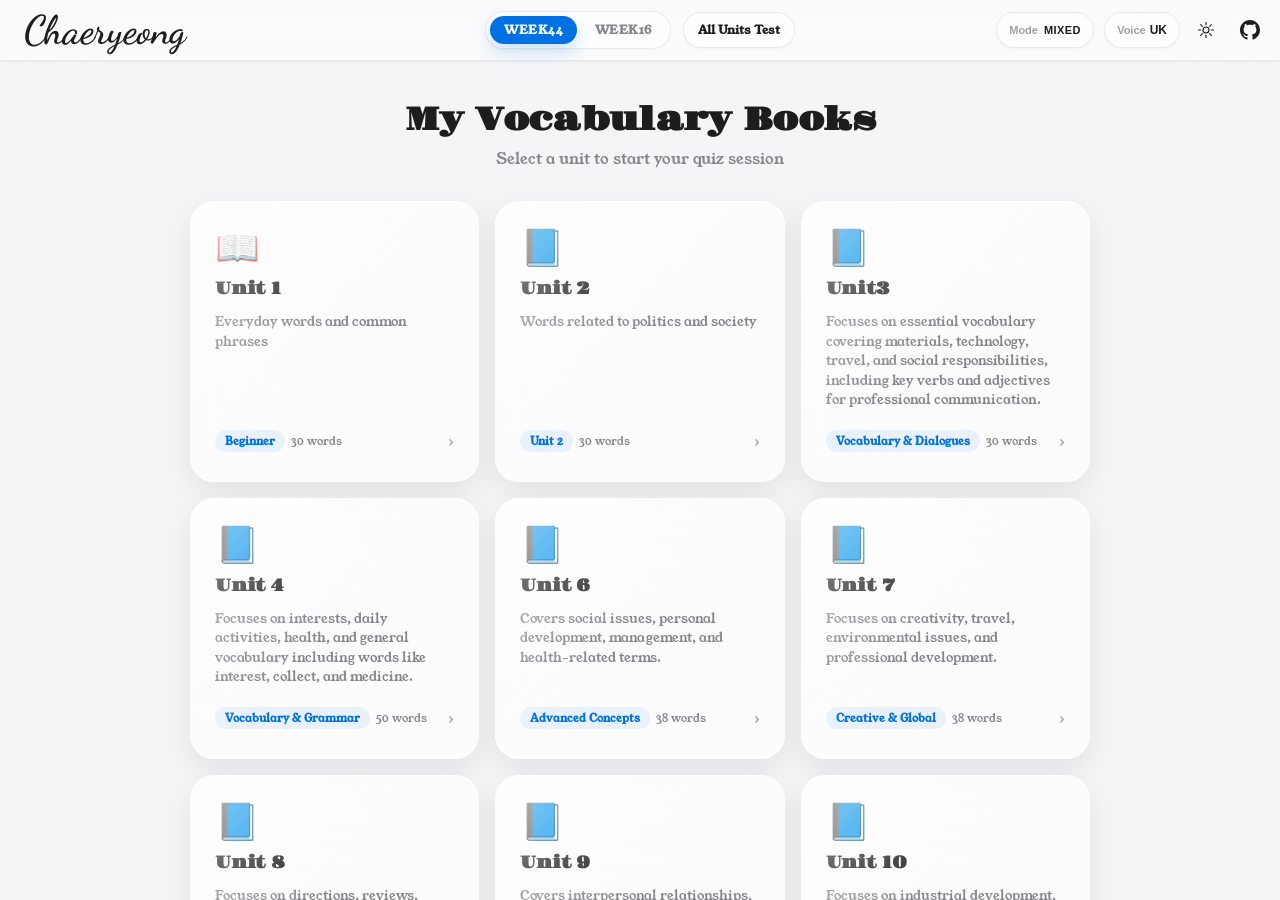
==== commit 91aed84f: "add new function" ====
--- a/index.html
+++ b/index.html
@@ -64,10 +64,12 @@
     [data-theme="dark"] .app-toolbar { background: rgba(44,44,46,0.7); }
     [data-theme="dark"] .speaker-btn,
     [data-theme="dark"] .voice-toggle,
-    [data-theme="dark"] .mode-toggle { background: rgba(44,44,46,0.9); color:#ffffff; }
+    [data-theme="dark"] .mode-toggle,
+    [data-theme="dark"] .all-units-btn { background: rgba(44,44,46,0.9); color:#ffffff; }
     [data-theme="dark"] .speaker-btn:hover,
     [data-theme="dark"] .voice-toggle:hover,
-    [data-theme="dark"] .mode-toggle:hover { background: rgba(58,58,60,1); }
+    [data-theme="dark"] .mode-toggle:hover,
+    [data-theme="dark"] .all-units-btn:hover { background: rgba(58,58,60,1); }
     [data-theme="dark"] .review-item { background: rgba(44,44,46,0.6); }
     [data-theme="dark"] .review-item:hover { background: rgba(58,58,60,0.8); }
     [data-theme="dark"] .book-card { background: rgba(44,44,46,0.8); border-color: rgba(255,255,255,0.08); }
@@ -254,6 +256,31 @@
       margin-left:6px;
     }
 
+    .all-units-btn {
+      height:36px;
+      border:1px solid var(--divider);
+      border-radius:var(--radius-pill);
+      padding:0 14px;
+      background:rgba(255,255,255,0.7);
+      color:var(--txt);
+      font-family:"Young Serif",sans-serif;
+      font-size:12px;
+      font-weight:600;
+      line-height:1;
+      cursor:pointer;
+      white-space:nowrap;
+      backdrop-filter:var(--glass-blur);
+      -webkit-backdrop-filter:var(--glass-blur);
+      box-shadow:0 1px 2px rgba(0,0,0,0.03);
+      transition:all 0.2s ease;
+    }
+    .all-units-btn:hover {
+      background:#fff;
+      box-shadow:0 2px 8px rgba(0,113,227,0.1);
+      transform:translateY(-1px);
+    }
+    .all-units-btn:active { transform:scale(0.97); }
+
     .toolbar-back {
       display: none; align-items:center; gap:6px;
       background:none; border:none; color:var(--accent);
@@ -458,6 +485,7 @@
       .textbook-switcher { max-width:100%; }
       .textbook-tab { padding:7px 10px; font-size:11px; }
       .textbook-tab-count { display:none; }
+      .all-units-btn { height:30px; padding:0 10px; font-size:11px; }
       .word { font-size:40px; }
       .card { width:100%; max-width:100%; border-radius:0; padding:20px; }
       .github-btn { top:8px; right:12px; width:32px; height:32px; }
@@ -500,6 +528,9 @@
             <span class="textbook-tab-label">Week16</span>
           </button>
         </div>
+        <button id="allUnitsBtn" class="all-units-btn" type="button" title="Start all units test in current textbook" aria-label="Start all units test">
+          All Units Test
+        </button>
       </div>
     </div>
     <div class="toolbar-right"></div>
@@ -518,7 +549,7 @@
   </button>
 
   <!-- GitHub Button -->
-  <a id="githubBtn" class="github-btn" href="https://github.com" target="_blank" title="Visit GitHub" aria-label="GitHub">
+  <a id="githubBtn" class="github-btn" href="https://github.com/klenime7/Week5" target="_blank" title="Visit GitHub" aria-label="GitHub">
     <svg style="width:20px;height:20px;" viewBox="0 0 24 24" fill="currentColor">
       <path d="M12 0c-6.626 0-12 5.373-12 12 0 5.302 3.438 9.8 8.207 11.387.599.111.793-.261.793-.577v-2.234c-3.338.726-4.033-1.416-4.033-1.416-.546-1.387-1.333-1.756-1.333-1.756-1.089-.745.083-.729.083-.729 1.205.084 1.839 1.237 1.839 1.237 1.07 1.834 2.807 1.304 3.492.997.107-.775.418-1.305.762-1.604-2.665-.305-5.467-1.334-5.467-5.931 0-1.311.469-2.381 1.236-3.221-.124-.303-.535-1.524.117-3.176 0 0 1.008-.322 3.301 1.23.957-.266 1.983-.399 3.003-.404 1.02.005 2.047.138 3.006.404 2.291-1.552 3.297-1.23 3.297-1.23.653 1.653.242 2.874.118 3.176.77.84 1.235 1.911 1.235 3.221 0 4.609-2.807 5.624-5.479 5.921.43.372.823 1.102.823 2.222v3.293c0 .319.192.694.801.576 4.765-1.589 8.199-6.086 8.199-11.386 0-6.627-5.373-12-12-12z"/>
     </svg>
@@ -689,6 +720,7 @@
     let selectedTextbook = localStorage.getItem('vocabflow-textbook') || 'high';
     const MODE_STRATEGY_KEY = 'vocabflow-mode-strategy';
     const MODE_STRATEGIES = { MIXED: 'mixed', EN_ZH_ONLY: 'en-zh-only' };
+    const ALL_UNITS_QUIZ_SIZE = 30;
     let modeStrategy = normalizeModeStrategy(localStorage.getItem(MODE_STRATEGY_KEY) || MODE_STRATEGIES.MIXED);
 
     if (!TEXTBOOKS[selectedTextbook]) selectedTextbook = 'high';
@@ -799,6 +831,7 @@
     const modeToastEl     = document.getElementById('modeToast');
     const themeToggleBtn  = document.getElementById('themeToggleBtn');
     const backBtn         = document.getElementById('backBtn');
+    const allUnitsBtn     = document.getElementById('allUnitsBtn');
     const homeLink        = document.getElementById('homeLink');
     const homepageEl      = document.getElementById('homepage');
     const quizViewEl      = document.getElementById('quizView');
@@ -813,6 +846,34 @@
 
     function getTextbookLabel(name) {
       return name === '16' ? 'Book 16' : 'High';
+    }
+
+    function collectAllQuestionsInCurrentTextbook() {
+      const allQuestions = [];
+      for (const meta of Object.values(getActiveBooks())) {
+        allQuestions.push(...parseLines((meta.content || '').split('\n')));
+      }
+      return allQuestions;
+    }
+
+    function pickRandomQuestions(items, size) {
+      const shuffled = [...items];
+      for (let i = shuffled.length - 1; i > 0; i--) {
+        const j = Math.floor(Math.random() * (i + 1));
+        [shuffled[i], shuffled[j]] = [shuffled[j], shuffled[i]];
+      }
+      return shuffled.slice(0, Math.min(size, shuffled.length));
+    }
+
+    function startAllUnitsQuiz() {
+      const allQuestions = collectAllQuestionsInCurrentTextbook();
+      if (allQuestions.length === 0) {
+        showToast('Current textbook has no valid word pairs');
+        return;
+      }
+      original = pickRandomQuestions(allQuestions, ALL_UNITS_QUIZ_SIZE);
+      activebook = `${getTextbookLabel(selectedTextbook)} - All Units (${original.length})`;
+      enterQuiz(activebook);
     }
 
     function updateTextbookSwitcher() {
@@ -900,6 +961,7 @@
     textbookTabs.forEach(tab => {
       tab.addEventListener('click', () => switchTextbook(tab.dataset.textbook));
     });
+    allUnitsBtn.addEventListener('click', startAllUnitsQuiz);
 
     // ---- Theme ----
     (function() {
